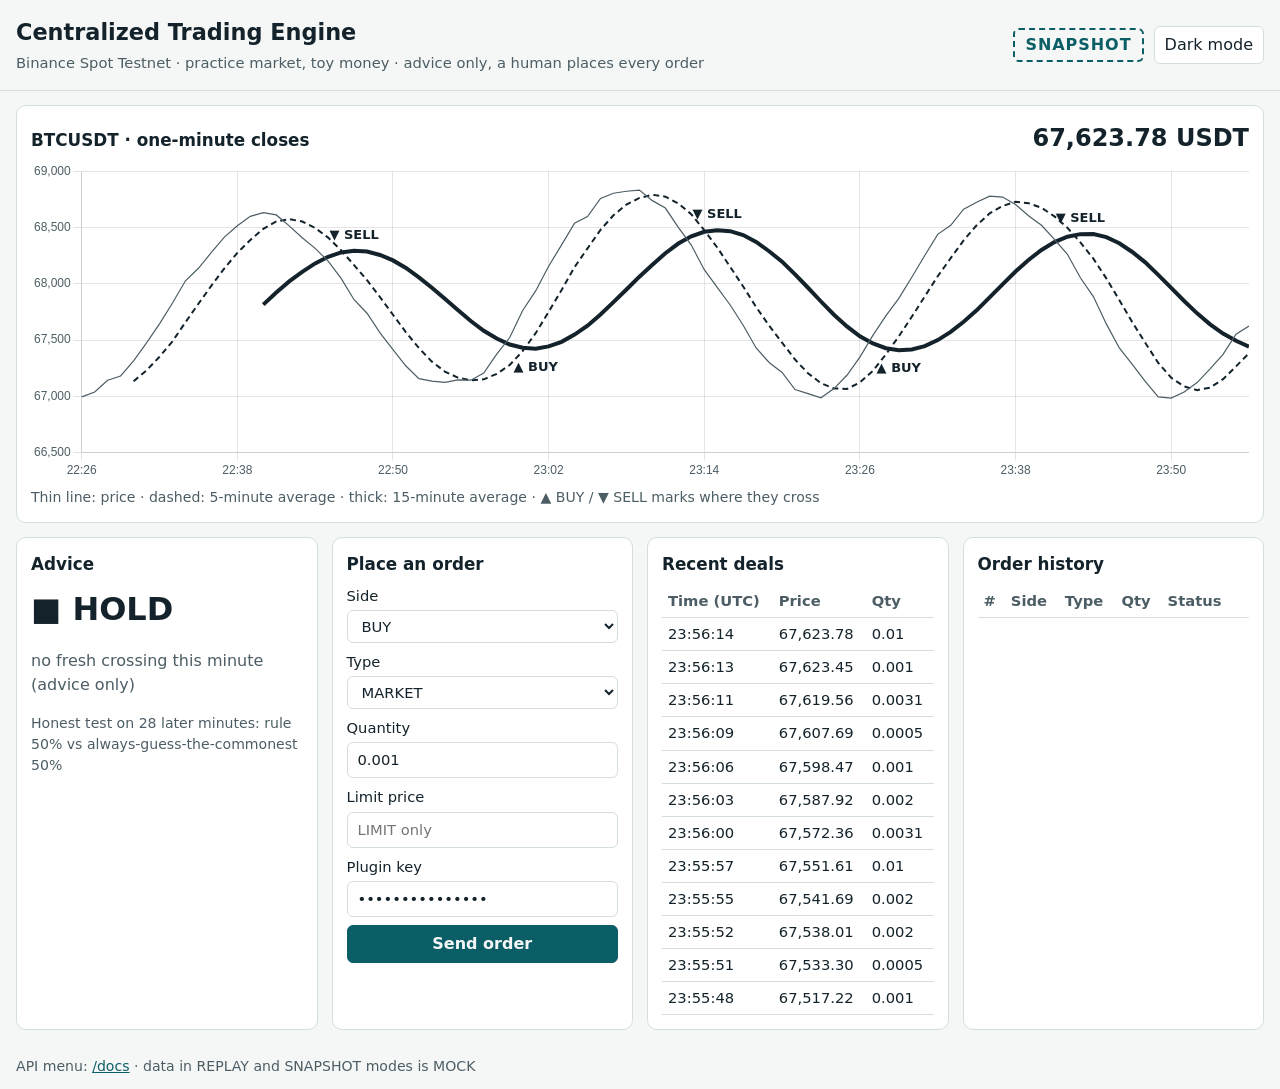
==== dashboard/index.html @ 5b0bb2d6 "VIZ: dashboard with BUY/SELL in words, light and dark, snapshot mode" ====
<!doctype html>
<!--
  The dashboard (the VIZ part).

  In plain words:
    This page asks our own API for numbers every few seconds and draws them:
    the price line with its two averages, the latest advice, recent deals and
    our orders. Every BUY or SELL is written in words with an arrow, never shown
    by colour alone, so it also works for colour-blind readers.

    If the API is not there (for example on a static website), the page reads
    snapshot.json instead and says so with a SNAPSHOT badge.
-->
<html lang="en">
<head>
<meta charset="utf-8">
<meta name="viewport" content="width=device-width, initial-scale=1">
<title>Centralized Trading Engine</title>
<link rel="stylesheet" href="style.css">
</head>
<body>
<header>
  <div>
    <h1>Centralized Trading Engine</h1>
    <p class="sub">Binance Spot Testnet · practice market, toy money · advice only, a human places every order</p>
  </div>
  <div class="right">
    <span id="badge" class="badge" title="Where the prices come from">…</span>
    <button id="theme" type="button" aria-pressed="false">Dark mode</button>
  </div>
</header>

<main>
  <section class="card wide" aria-labelledby="chart-h">
    <div class="row">
      <h2 id="chart-h">BTCUSDT · one-minute closes</h2>
      <span id="price" class="price" aria-live="polite">–</span>
    </div>
    <div class="chart-box"><canvas id="chart" aria-label="Price line with 5-minute and 15-minute averages" role="img"></canvas></div>
    <p class="legend">Thin line: price · dashed: 5-minute average · thick: 15-minute average · ▲ BUY / ▼ SELL marks where they cross</p>
  </section>

  <section class="card" aria-labelledby="sig-h">
    <h2 id="sig-h">Advice</h2>
    <p id="advice" class="advice">–</p>
    <p id="reason" class="muted">–</p>
    <p id="honest" class="muted small">–</p>
  </section>

  <section class="card" aria-labelledby="ord-h">
    <h2 id="ord-h">Place an order</h2>
    <form id="order">
      <label>Side <select name="side"><option>BUY</option><option>SELL</option></select></label>
      <label>Type <select name="type"><option>MARKET</option><option>LIMIT</option></select></label>
      <label>Quantity <input name="qty" type="number" step="0.0001" min="0.0001" value="0.001"></label>
      <label>Limit price <input name="price" type="number" step="0.01" placeholder="LIMIT only"></label>
      <label>Plugin key <input name="key" type="password" value="demo-plugin-key" autocomplete="off"></label>
      <button type="submit">Send order</button>
    </form>
    <p id="order-msg" class="muted small" aria-live="polite"></p>
  </section>

  <section class="card" aria-labelledby="tr-h">
    <h2 id="tr-h">Recent deals</h2>
    <div class="scroll"><table><thead><tr><th>Time (UTC)</th><th>Price</th><th>Qty</th></tr></thead><tbody id="trades"></tbody></table></div>
  </section>

  <section class="card" aria-labelledby="oh-h">
    <h2 id="oh-h">Order history</h2>
    <div class="scroll"><table><thead><tr><th>#</th><th>Side</th><th>Type</th><th>Qty</th><th>Status</th><th></th></tr></thead><tbody id="orders"></tbody></table></div>
  </section>
</main>

<footer>API menu: <a href="/docs">/docs</a> · data in REPLAY and SNAPSHOT modes is MOCK</footer>
<script src="vendor/chart.umd.js"></script>
<script src="app.js"></script>
</body>
</html>
---- dashboard/style.css ----
/* Dashboard look. Light and dark both keep strong contrast; meaning never rides on colour alone. */
:root{--bg:#f5f7f6;--card:#fff;--ink:#14232b;--muted:#4c5d65;--line:#d4dde0;--acc:#0b5d66;--warn:#8a2d0a}
[data-theme="dark"]{--bg:#121619;--card:#1b2126;--ink:#e9eef0;--muted:#a7b4ba;--line:#30393f;--acc:#6cc8cf;--warn:#f0a07a}
*{box-sizing:border-box}
body{margin:0;background:var(--bg);color:var(--ink);font:16px/1.5 system-ui,-apple-system,"Segoe UI",Roboto,sans-serif}
header{display:flex;justify-content:space-between;align-items:center;gap:12px;flex-wrap:wrap;padding:16px max(16px,env(safe-area-inset-left,0px));border-bottom:1px solid var(--line)}
h1{font-size:1.4rem;margin:0}h2{font-size:1.05rem;margin:0 0 8px}
.sub,.muted{color:var(--muted)}.sub{margin:2px 0 0;font-size:.92rem}.small{font-size:.88rem}
.right{display:flex;gap:10px;align-items:center}
.badge{font-weight:700;letter-spacing:.06em;border:2px solid var(--acc);color:var(--acc);border-radius:6px;padding:3px 10px}
.badge.replay,.badge.snapshot{border-style:dashed}
button,select,input{font:inherit;color:var(--ink);background:var(--card);border:1px solid var(--line);border-radius:6px;padding:6px 10px}
button{cursor:pointer}button[type=submit]{background:var(--acc);color:var(--bg);border-color:var(--acc);font-weight:600}
main{display:grid;grid-template-columns:repeat(auto-fit,minmax(300px,1fr));gap:14px;padding:14px max(16px,env(safe-area-inset-left,0px))}
.card{background:var(--card);border:1px solid var(--line);border-radius:10px;padding:14px;min-width:0}
.wide{grid-column:1/-1}
.row{display:flex;justify-content:space-between;align-items:baseline;gap:10px;flex-wrap:wrap}
.price{font-size:1.5rem;font-weight:700}
.chart-box{position:relative;height:320px}
.legend{font-size:.88rem;color:var(--muted);margin:6px 0 0}
.advice{font-size:2rem;font-weight:800;margin:4px 0}
form{display:grid;gap:8px}label{display:grid;gap:3px;font-size:.92rem}
.scroll{overflow-x:auto}table{width:100%;border-collapse:collapse;font-size:.92rem}
th,td{text-align:left;padding:5px 6px;border-bottom:1px solid var(--line)}th{color:var(--muted);font-weight:600}
footer{padding:12px max(16px,env(safe-area-inset-left,0px));color:var(--muted);font-size:.88rem}
a{color:var(--acc)}
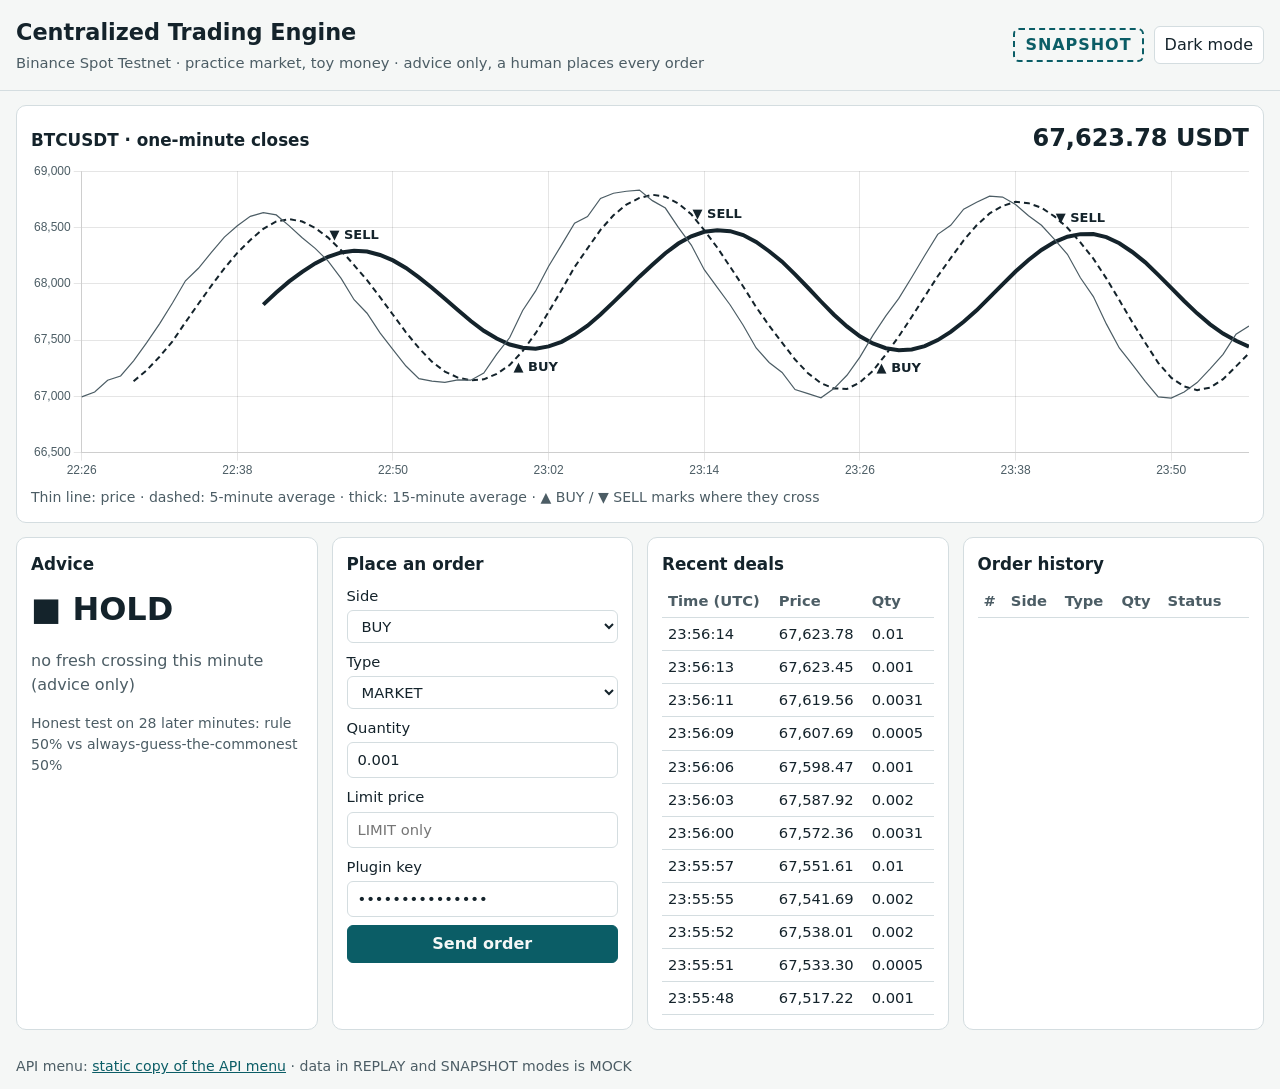
==== commit 426d5ea3: "Dashboard: on a static site, point the API link to the static copy" ====
--- a/dashboard/index.html
+++ b/dashboard/index.html
@@ -71,7 +71,7 @@
   </section>
 </main>
 
-<footer>API menu: <a href="/docs">/docs</a> · data in REPLAY and SNAPSHOT modes is MOCK</footer>
+<footer>API menu: <a id="docs-link" href="/docs">/docs</a> · data in REPLAY and SNAPSHOT modes is MOCK</footer>
 <script src="vendor/chart.umd.js"></script>
 <script src="app.js"></script>
 </body>
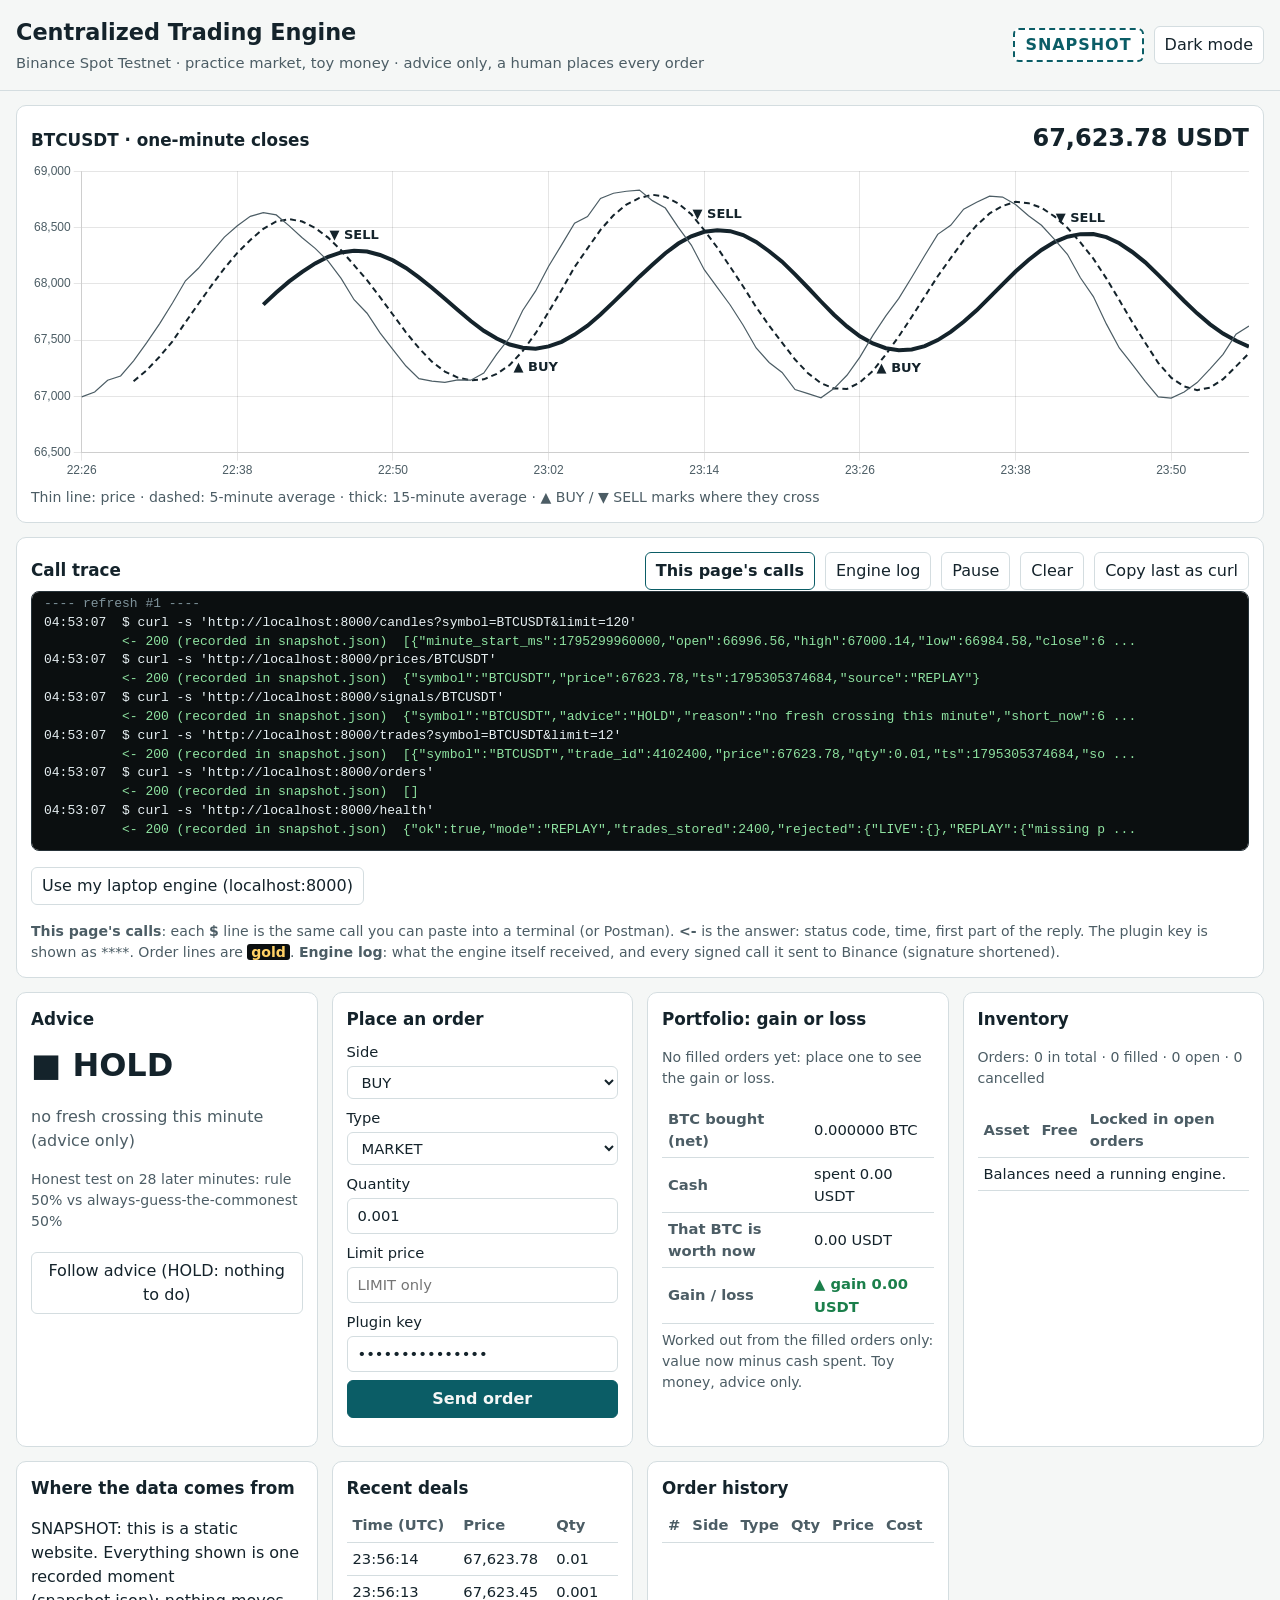
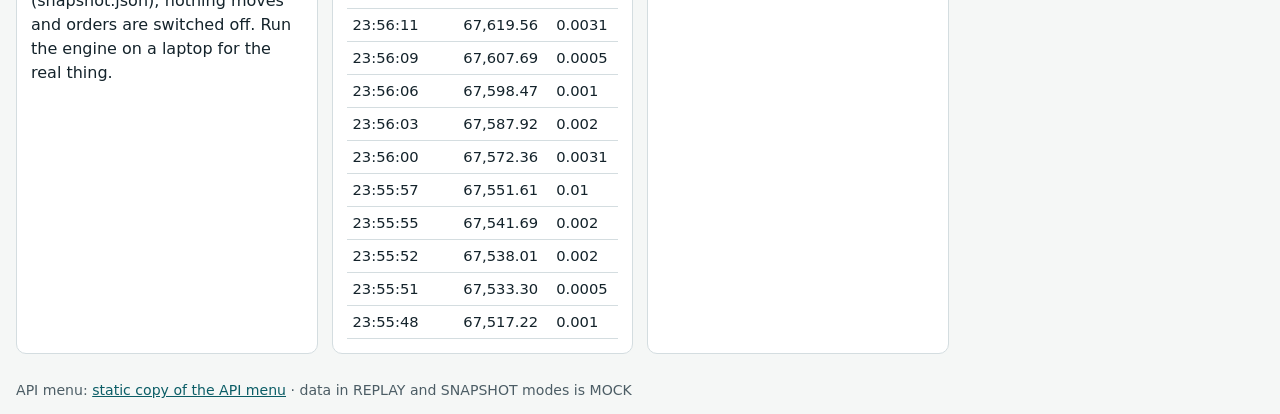
==== commit 6a00e72d: "Dashboard v1.1: call trace, engine log, order inventory and fill pop-up, Follow-advice, Price/Cost, " ====
--- a/dashboard/index.html
+++ b/dashboard/index.html
@@ -25,7 +25,7 @@
     <p class="sub">Binance Spot Testnet · practice market, toy money · advice only, a human places every order</p>
   </div>
   <div class="right">
-    <span id="badge" class="badge" title="Where the prices come from">…</span>
+    <button id="badge" class="badge" type="button" title="Where the prices come from. Click to see how the code works.">…</button>
     <button id="theme" type="button" aria-pressed="false">Dark mode</button>
   </div>
 </header>
@@ -40,11 +40,29 @@
     <p class="legend">Thin line: price · dashed: 5-minute average · thick: 15-minute average · ▲ BUY / ▼ SELL marks where they cross</p>
   </section>
 
+  <section class="card wide" aria-labelledby="trace-h">
+    <div class="row">
+      <h2 id="trace-h">Call trace</h2>
+      <div class="right">
+        <button id="view-page" type="button" aria-pressed="true">This page's calls</button>
+        <button id="view-engine" type="button" aria-pressed="false">Engine log</button>
+        <button id="trace-pause" type="button" aria-pressed="false">Pause</button>
+        <button id="trace-clear" type="button">Clear</button>
+        <button id="trace-copy" type="button">Copy last as curl</button>
+      </div>
+    </div>
+    <div id="trace" class="term" role="log" aria-label="Every API call this page makes, shown as a curl command and its answer"></div>
+    <div id="engine-log" class="term" role="log" aria-label="The engine's own log: every call it received and every call it made to Binance" hidden></div>
+    <p><button id="connect" type="button" hidden>Use my laptop engine (localhost:8000)</button></p>
+    <p class="legend"><b>This page's calls</b>: each <b>$</b> line is the same call you can paste into a terminal (or Postman). <b>&lt;-</b> is the answer: status code, time, first part of the reply. The plugin key is shown as ****. Order lines are <span class="order-swatch">gold</span>. <b>Engine log</b>: what the engine itself received, and every signed call it sent to Binance (signature shortened).</p>
+  </section>
+
   <section class="card" aria-labelledby="sig-h">
     <h2 id="sig-h">Advice</h2>
     <p id="advice" class="advice">–</p>
     <p id="reason" class="muted">–</p>
     <p id="honest" class="muted small">–</p>
+    <button id="follow-advice" type="button" disabled>Follow advice</button>
   </section>
 
   <section class="card" aria-labelledby="ord-h">
@@ -60,6 +78,29 @@
     <p id="order-msg" class="muted small" aria-live="polite"></p>
   </section>
 
+  <section class="card" aria-labelledby="pf-h">
+    <h2 id="pf-h">Portfolio: gain or loss</h2>
+    <p id="pf-source" class="muted small">–</p>
+    <table><tbody>
+      <tr><th>BTC bought (net)</th><td id="pf-btc">–</td></tr>
+      <tr><th>Cash</th><td id="pf-cash">–</td></tr>
+      <tr><th>That BTC is worth now</th><td id="pf-value">–</td></tr>
+      <tr><th>Gain / loss</th><td id="pf-pnl" class="pnl">–</td></tr>
+    </tbody></table>
+    <p class="legend">Worked out from the filled orders only: value now minus cash spent. Toy money, advice only.</p>
+  </section>
+
+  <section class="card" aria-labelledby="inv-h">
+    <h2 id="inv-h">Inventory</h2>
+    <p id="inv-counts" class="muted small">–</p>
+    <div class="scroll"><table><thead><tr><th>Asset</th><th>Free</th><th>Locked in open orders</th></tr></thead><tbody id="inv-balances"></tbody></table></div>
+  </section>
+
+  <section class="card" aria-labelledby="src-h">
+    <h2 id="src-h">Where the data comes from</h2>
+    <p id="source-note">–</p>
+  </section>
+
   <section class="card" aria-labelledby="tr-h">
     <h2 id="tr-h">Recent deals</h2>
     <div class="scroll"><table><thead><tr><th>Time (UTC)</th><th>Price</th><th>Qty</th></tr></thead><tbody id="trades"></tbody></table></div>
@@ -67,10 +108,58 @@
 
   <section class="card" aria-labelledby="oh-h">
     <h2 id="oh-h">Order history</h2>
-    <div class="scroll"><table><thead><tr><th>#</th><th>Side</th><th>Type</th><th>Qty</th><th>Status</th><th></th></tr></thead><tbody id="orders"></tbody></table></div>
+    <div class="scroll"><table><thead><tr><th>#</th><th>Side</th><th>Type</th><th>Qty</th><th>Price</th><th>Cost</th><th>Status</th><th>Where</th><th></th></tr></thead><tbody id="orders"></tbody></table></div>
   </section>
 </main>
 
+<dialog id="codemap" aria-labelledby="cm-h">
+  <div class="row"><h2 id="cm-h">How the code works</h2><button type="button" id="cm-close">Close ✕</button></div>
+  <p class="muted small">One price travels left to right, then down to the screen. Click any box to open that file on GitHub.</p>
+  <div class="scroll"><svg class="map" viewBox="0 0 700 340" role="img" aria-label="How the engine's files pass a price from Binance to the dashboard">
+<defs><marker id="ah" viewBox="0 0 10 10" refX="9" refY="5" markerWidth="7" markerHeight="7" orient="auto"><path d="M0 0L10 5L0 10z" fill="currentColor"/></marker></defs>
+<g class="arrows">
+<line x1="140" y1="51" x2="168" y2="51"/><line x1="290" y1="51" x2="318" y2="51"/><line x1="460" y1="51" x2="488" y2="51"/>
+<line x1="550" y1="80" x2="460" y2="168"/><line x1="520" y1="80" x2="320" y2="168"/>
+<line x1="390" y1="197" x2="342" y2="197"/><line x1="198" y1="197" x2="152" y2="197"/>
+<line x1="270" y1="226" x2="270" y2="258"/><line x1="340" y1="215" x2="538" y2="275"/>
+<line x1="615" y1="258" x2="615" y2="228" stroke-dasharray="5 4"/>
+</g>
+<g class="ext"><rect x="10" y="22" width="130" height="58" rx="8"/><text x="75.0" y="46" class="f">Binance / replay</text><text x="75.0" y="66">prices arrive</text></g>
+<a href="https://github.com/vir-cipher/centralized-trading-engine/blob/main/engine/sources.py" target="_blank" rel="noopener"><g class="mod"><rect x="170" y="22" width="120" height="58" rx="8"/><text x="230.0" y="46" class="f">sources.py</text><text x="230.0" y="66">① listen</text></g></a>
+<a href="https://github.com/vir-cipher/centralized-trading-engine/blob/main/engine/clean.py" target="_blank" rel="noopener"><g class="mod"><rect x="320" y="22" width="140" height="58" rx="8"/><text x="390.0" y="46" class="f">clean.py</text><text x="390.0" y="66">② tidy each note</text></g></a>
+<a href="https://github.com/vir-cipher/centralized-trading-engine/blob/main/engine/store.py" target="_blank" rel="noopener"><g class="mod"><rect x="490" y="22" width="120" height="58" rx="8"/><text x="550.0" y="46" class="f">store.py</text><text x="550.0" y="66">③ save (SQLite)</text></g></a>
+<a href="https://github.com/vir-cipher/centralized-trading-engine/blob/main/engine/signals.py" target="_blank" rel="noopener"><g class="mod"><rect x="390" y="168" width="120" height="58" rx="8"/><text x="450.0" y="192" class="f">signals.py</text><text x="450.0" y="212">④ BUY/SELL advice</text></g></a>
+<a href="https://github.com/vir-cipher/centralized-trading-engine/blob/main/engine/api.py" target="_blank" rel="noopener"><g class="mod"><rect x="200" y="168" width="140" height="58" rx="8"/><text x="270.0" y="192" class="f">api.py</text><text x="270.0" y="212">⑤ the front desk</text></g></a>
+<a href="https://github.com/vir-cipher/centralized-trading-engine/blob/main/dashboard/app.js" target="_blank" rel="noopener"><g class="mod"><rect x="10" y="168" width="140" height="58" rx="8"/><text x="80.0" y="192" class="f">dashboard/</text><text x="80.0" y="212">⑥ the screen</text></g></a>
+<a href="https://github.com/vir-cipher/centralized-trading-engine/blob/main/engine/trace.py" target="_blank" rel="noopener"><g class="mod"><rect x="200" y="258" width="140" height="58" rx="8"/><text x="270.0" y="282" class="f">trace.py</text><text x="270.0" y="302">black-screen log</text></g></a>
+<a href="https://github.com/vir-cipher/centralized-trading-engine/blob/main/engine/exchange.py" target="_blank" rel="noopener"><g class="mod"><rect x="540" y="258" width="150" height="58" rx="8"/><text x="615.0" y="282" class="f">exchange.py</text><text x="615.0" y="302">⑦ send the order</text></g></a>
+<a href="https://github.com/vir-cipher/centralized-trading-engine/blob/main/run.py" target="_blank" rel="noopener"><g class="mod"><rect x="10" y="258" width="140" height="58" rx="8"/><text x="80.0" y="282" class="f">run.py + config.py</text><text x="80.0" y="302">start + settings</text></g></a>
+<g class="ext"><rect x="560" y="168" width="130" height="58" rx="8"/><text x="625" y="192" class="f">Binance Testnet</text><text x="625" y="212">gets the order</text></g>
+</svg></div>
+  <h2>Every file in plain words</h2>
+  <div class="scroll"><table><thead><tr><th>File</th><th>What it does</th><th></th></tr></thead><tbody>
+<tr><td><code>run.py</code></td><td>The start button. One command starts every part of the engine.</td><td><a href="https://github.com/vir-cipher/centralized-trading-engine/blob/main/run.py" target="_blank" rel="noopener">open ↗</a></td></tr>
+<tr><td><code>engine/config.py</code></td><td>The settings card: which coin, which mode, where the database file lives. Keys come from .env, never from the code.</td><td><a href="https://github.com/vir-cipher/centralized-trading-engine/blob/main/engine/config.py" target="_blank" rel="noopener">open ↗</a></td></tr>
+<tr><td><code>engine/sources.py</code></td><td>The ears. Listens to Binance Testnet (LIVE) or plays a recorded file (REPLAY) and drops each message on a conveyor belt.</td><td><a href="https://github.com/vir-cipher/centralized-trading-engine/blob/main/engine/sources.py" target="_blank" rel="noopener">open ↗</a></td></tr>
+<tr><td><code>engine/clean.py</code></td><td>The cleaner. Turns Binance's short, messy notes ("p", "q") into one tidy row with proper numbers and time.</td><td><a href="https://github.com/vir-cipher/centralized-trading-engine/blob/main/engine/clean.py" target="_blank" rel="noopener">open ↗</a></td></tr>
+<tr><td><code>engine/pipeline.py</code></td><td>The clerk at the end of the belt: take a message, clean it, store it, repeat forever.</td><td><a href="https://github.com/vir-cipher/centralized-trading-engine/blob/main/engine/pipeline.py" target="_blank" rel="noopener">open ↗</a></td></tr>
+<tr><td><code>engine/store.py</code></td><td>The notebook. Saves every clean deal and every order in one SQLite file on the laptop.</td><td><a href="https://github.com/vir-cipher/centralized-trading-engine/blob/main/engine/store.py" target="_blank" rel="noopener">open ↗</a></td></tr>
+<tr><td><code>engine/signals.py</code></td><td>The advisor. Compares a short average with a long average and says BUY, SELL or HOLD. A human still decides.</td><td><a href="https://github.com/vir-cipher/centralized-trading-engine/blob/main/engine/signals.py" target="_blank" rel="noopener">open ↗</a></td></tr>
+<tr><td><code>engine/exchange.py</code></td><td>The post office. Signs an order with the secret key (HMAC) and sends it to Binance Testnet, or to a pretend exchange in demo mode.</td><td><a href="https://github.com/vir-cipher/centralized-trading-engine/blob/main/engine/exchange.py" target="_blank" rel="noopener">open ↗</a></td></tr>
+<tr><td><code>engine/api.py</code></td><td>The front desk. A FastAPI menu (/prices, /signal, /orders, /trace …) that the dashboard and other teams call.</td><td><a href="https://github.com/vir-cipher/centralized-trading-engine/blob/main/engine/api.py" target="_blank" rel="noopener">open ↗</a></td></tr>
+<tr><td><code>engine/trace.py</code></td><td>The black screen. Writes one line for every call in and out, so you can watch the engine work.</td><td><a href="https://github.com/vir-cipher/centralized-trading-engine/blob/main/engine/trace.py" target="_blank" rel="noopener">open ↗</a></td></tr>
+<tr><td><code>dashboard/index.html</code></td><td>The page layout: chart, advice, order form, tables, call trace.</td><td><a href="https://github.com/vir-cipher/centralized-trading-engine/blob/main/dashboard/index.html" target="_blank" rel="noopener">open ↗</a></td></tr>
+<tr><td><code>dashboard/app.js</code></td><td>The page's brain. Asks the API every few seconds and draws the answers; shows each call as a curl line.</td><td><a href="https://github.com/vir-cipher/centralized-trading-engine/blob/main/dashboard/app.js" target="_blank" rel="noopener">open ↗</a></td></tr>
+<tr><td><code>dashboard/style.css</code></td><td>The page's look: colours, light and dark mode, the black terminal box.</td><td><a href="https://github.com/vir-cipher/centralized-trading-engine/blob/main/dashboard/style.css" target="_blank" rel="noopener">open ↗</a></td></tr>
+<tr><td><code>tools/make_replay_file.py</code></td><td>Makes the pretend (MOCK) price recording used for demos and tests, so nothing needs the internet.</td><td><a href="https://github.com/vir-cipher/centralized-trading-engine/blob/main/tools/make_replay_file.py" target="_blank" rel="noopener">open ↗</a></td></tr>
+<tr><td><code>tools/make_snapshot.py</code></td><td>Freezes the dashboard's answers into snapshot.json so the website works without a running engine.</td><td><a href="https://github.com/vir-cipher/centralized-trading-engine/blob/main/tools/make_snapshot.py" target="_blank" rel="noopener">open ↗</a></td></tr>
+<tr><td><code>tests/</code></td><td>Checks that each part still works. Run: python -m pytest -q</td><td><a href="https://github.com/vir-cipher/centralized-trading-engine/tree/main/tests" target="_blank" rel="noopener">open ↗</a></td></tr>
+<tr><td><code>plugin/openapi.json</code></td><td>The printed menu other teams build against (the API contract).</td><td><a href="https://github.com/vir-cipher/centralized-trading-engine/blob/main/plugin/openapi.json" target="_blank" rel="noopener">open ↗</a></td></tr>
+<tr><td><code>docs/00_START_HERE.md</code></td><td>Read-me-first guide in plain words.</td><td><a href="https://github.com/vir-cipher/centralized-trading-engine/blob/main/docs/00_START_HERE.md" target="_blank" rel="noopener">open ↗</a></td></tr>
+<tr><td><code>docs/BACKLOG.md</code></td><td>Ideas for later, like the full portfolio ledger.</td><td><a href="https://github.com/vir-cipher/centralized-trading-engine/blob/main/docs/BACKLOG.md" target="_blank" rel="noopener">open ↗</a></td></tr>
+  </tbody></table></div>
+</dialog>
+<div id="toasts" class="toasts" aria-live="polite"></div>
 <footer>API menu: <a id="docs-link" href="/docs">/docs</a> · data in REPLAY and SNAPSHOT modes is MOCK</footer>
 <script src="vendor/chart.umd.js"></script>
 <script src="app.js"></script>
--- a/dashboard/style.css
+++ b/dashboard/style.css
@@ -24,3 +24,29 @@
 th,td{text-align:left;padding:5px 6px;border-bottom:1px solid var(--line)}th{color:var(--muted);font-weight:600}
 footer{padding:12px max(16px,env(safe-area-inset-left,0px));color:var(--muted);font-size:.88rem}
 a{color:var(--acc)}
+
+/* Call trace: a black terminal box in both themes (on purpose). */
+.term{background:#0b0f10;color:#d7e3e8;font:13px/1.45 ui-monospace,SFMono-Regular,Menlo,Consolas,monospace;height:260px;overflow:auto;padding:10px 12px;border-radius:8px;border:1px solid #263238;white-space:pre-wrap;word-break:break-all}
+.term .t-cmd{color:#e8f1f4}.term .t-ok{color:#8fe3a1}.term .t-err{color:#ff9a8a}.term .t-meta{color:#7f939b}
+button[aria-pressed="true"]{border-color:var(--acc);font-weight:600}
+.term .t-order{color:#ffd166;font-weight:700}
+.order-swatch{background:#0b0f10;color:#ffd166;font-weight:700;padding:0 4px;border-radius:3px}
+.toasts{position:fixed;right:max(16px,env(safe-area-inset-right,0px));bottom:max(16px,env(safe-area-inset-bottom,0px));display:grid;gap:8px;z-index:20;max-width:min(420px,calc(100vw - 32px))}
+.toast{background:#0b3d2e;color:#e9fff4;border:2px solid #4fd18b;border-radius:10px;padding:10px 14px;font-weight:600;box-shadow:0 6px 20px rgba(0,0,0,.25);transition:opacity .6s}
+.toast.gone{opacity:0}
+.pnl{font-weight:800}.pnl.up{color:#1b7f4b}.pnl.down{color:var(--warn)}
+#follow-advice{margin-top:6px}
+
+/* Code map: opens when you click the mode badge. */
+#badge{cursor:pointer}
+dialog#codemap{width:min(900px,96vw);max-height:90vh;overflow:auto;background:var(--card);color:var(--ink);border:1px solid var(--line);border-radius:10px;padding:14px}
+dialog#codemap::backdrop{background:rgba(0,0,0,.45)}
+.map{width:100%;min-width:620px;height:auto;color:var(--muted)}
+.map rect{fill:var(--bg);stroke:var(--acc);stroke-width:1.5}
+.map .ext rect{stroke:var(--muted);stroke-dasharray:5 4}
+.map text{fill:var(--ink);font-size:12px;text-anchor:middle}
+.map text.f{font-weight:700;font-family:ui-monospace,Consolas,monospace}
+.map .note{fill:var(--muted);text-anchor:start;font-size:11px}
+.map .arrows line{stroke:currentColor;stroke-width:1.5;marker-end:url(#ah)}
+#codemap td:last-child{white-space:nowrap}
+.map a:hover rect,.map a:focus rect{fill:var(--card);stroke-width:3}
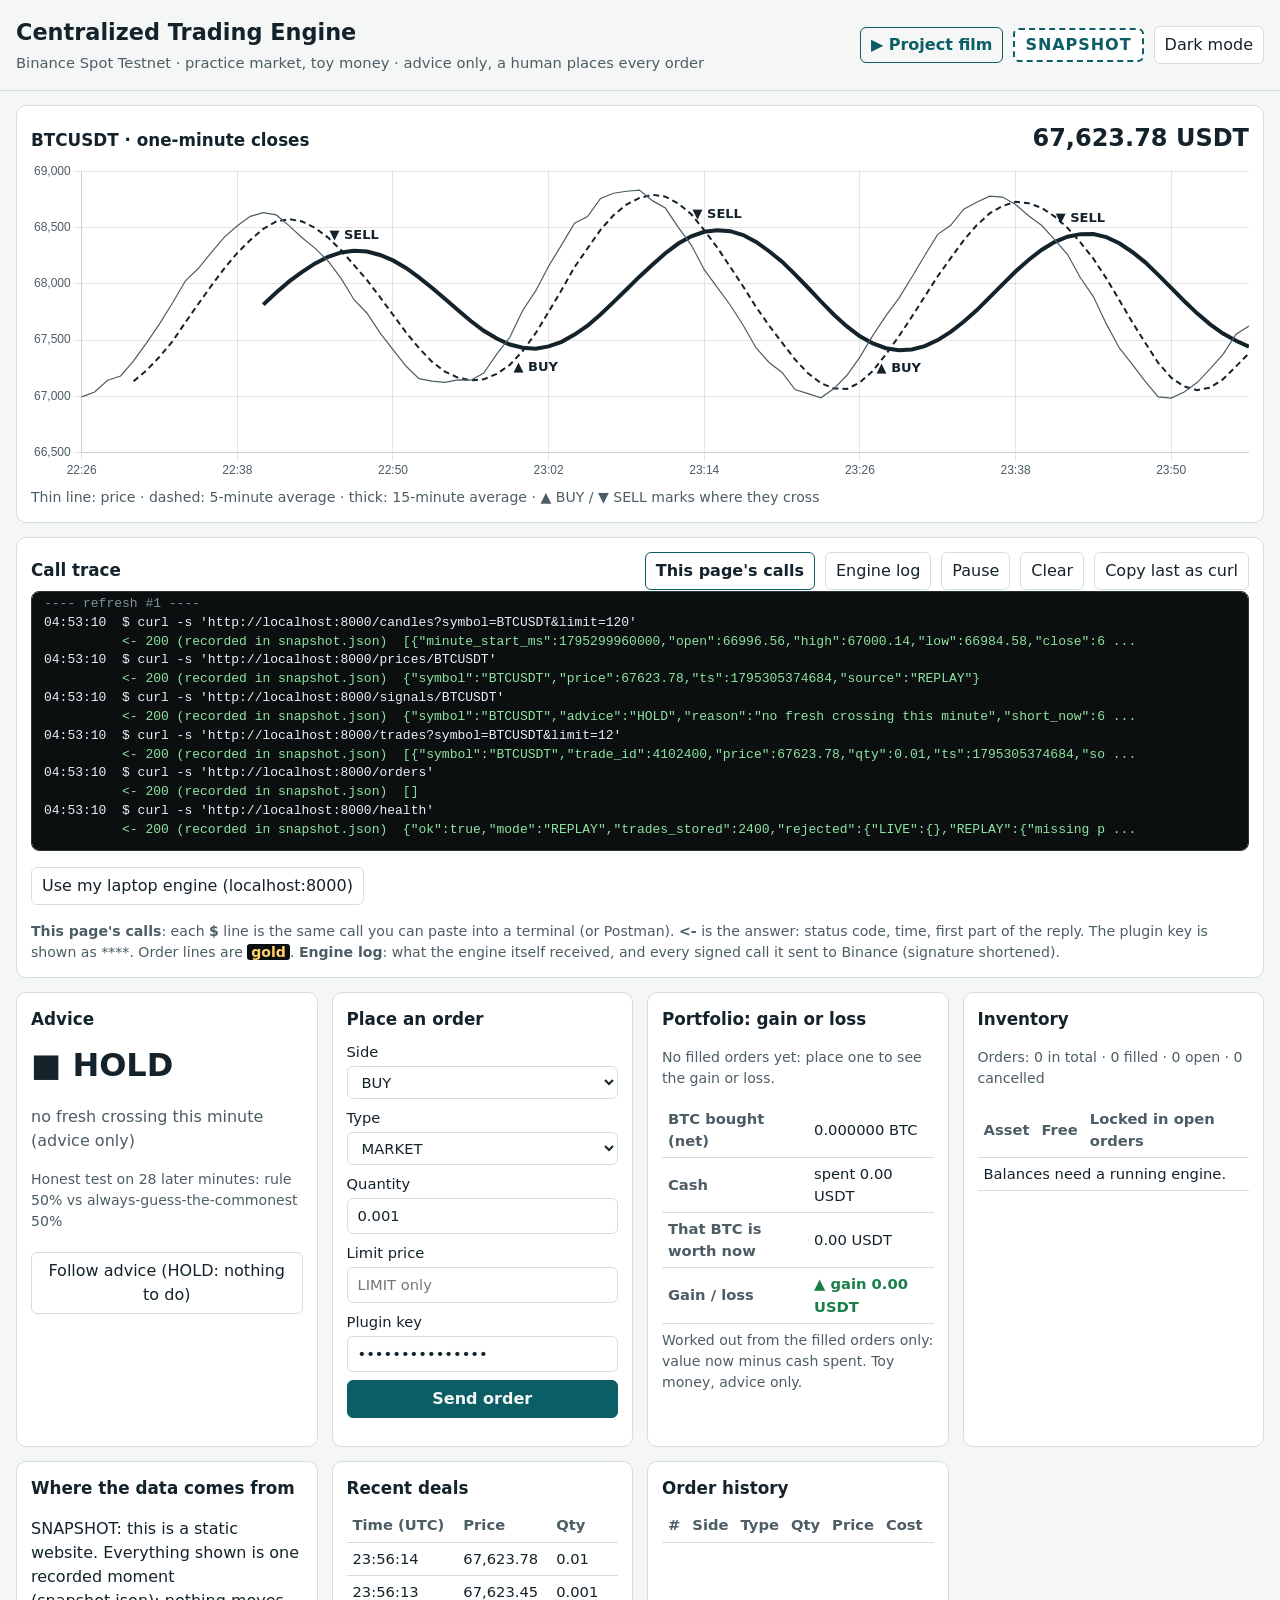
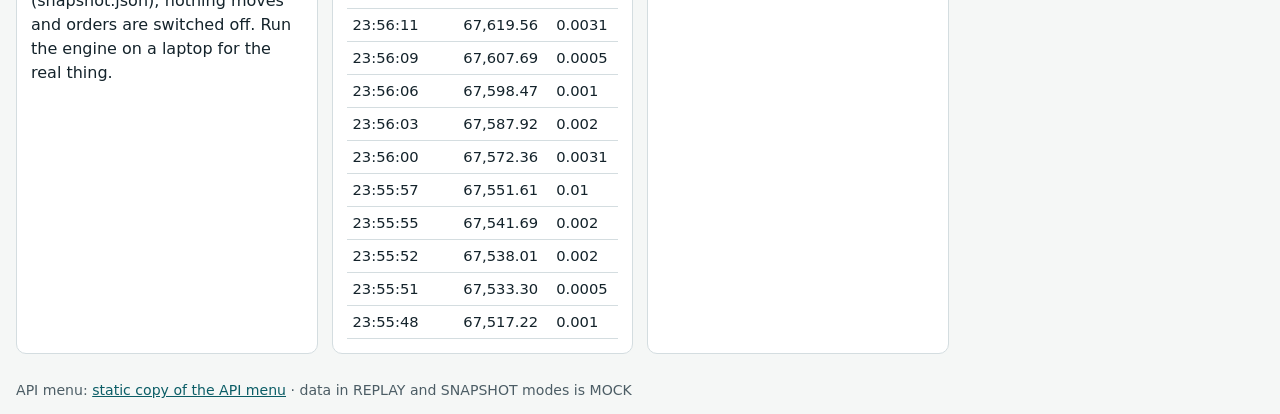
==== commit 5d5d2354: "Dashboard: Project film link; code map sections (prof's must-haves, three lanes, the code, the GitHu" ====
--- a/dashboard/index.html
+++ b/dashboard/index.html
@@ -25,6 +25,7 @@
     <p class="sub">Binance Spot Testnet · practice market, toy money · advice only, a human places every order</p>
   </div>
   <div class="right">
+    <a class="filmbtn" href="https://bhargavs-portal.web.app/ansh-cs698b/films/CS698B-TE.html" target="_blank" rel="noopener">▶ Project film</a>
     <button id="badge" class="badge" type="button" title="Where the prices come from. Click to see how the code works.">…</button>
     <button id="theme" type="button" aria-pressed="false">Dark mode</button>
   </div>
@@ -115,6 +116,85 @@
 <dialog id="codemap" aria-labelledby="cm-h">
   <div class="row"><h2 id="cm-h">How the code works</h2><button type="button" id="cm-close">Close ✕</button></div>
   <p class="muted small">One price travels left to right, then down to the screen. Click any box to open that file on GitHub.</p>
+  <p class="filmlinks"><a href="https://bhargavs-portal.web.app/ansh-cs698b/films/CS698B-TE.html" target="_blank" rel="noopener">▶ Project film (TWF-i 2.0)</a> · <a href="flow.html">▶ Watch one price move through the engine</a></p>
+  <details class="slim"><summary>① What the professor asks for</summary>
+    <p class="small">Five compulsory parts, working together as one system: <b>ETL</b> (get data, store it), <b>AIML</b> (adaptive core), <b>VIZ</b> (accessible display), <b>APP</b> (packaged app), <b>DEV</b> (published API for a cross-dev plugin). Marks: proposal 2%, live demo 15%, report 3% (self-dev + cross-dev).</p>
+    <p class="small"><a href="https://drive.google.com/file/d/1QZy8k-LjEiadMeul-fhNrmKE4AVukCI0/view" target="_blank" rel="noopener">Prof's project page (saved copy, 9 Nov) ↗</a> · original: course website → Project</p>
+  </details>
+  <details class="slim"><summary>② Three lanes: must-have → where it plays → the code</summary>
+    <div class="scroll"><table><thead><tr><th>Prof's must-have</th><th>Where it plays (animated)</th><th>Our code</th></tr></thead><tbody>
+<tr><td><b>ETL</b><br><span class="small">Ingest data from a source and keep a processed copy in a non-volatile store.</span></td><td><a href="flow.html#etl">① listen → ② tidy → ③ save in SQLite ↗</a></td><td><a href="https://github.com/vir-cipher/centralized-trading-engine/blob/main/engine/sources.py" target="_blank" rel="noopener"><code>engine/sources.py</code></a><br><a href="https://github.com/vir-cipher/centralized-trading-engine/blob/main/engine/clean.py" target="_blank" rel="noopener"><code>engine/clean.py</code></a><br><a href="https://github.com/vir-cipher/centralized-trading-engine/blob/main/engine/pipeline.py" target="_blank" rel="noopener"><code>engine/pipeline.py</code></a><br><a href="https://github.com/vir-cipher/centralized-trading-engine/blob/main/engine/store.py" target="_blank" rel="noopener"><code>engine/store.py</code></a></td></tr>
+<tr><td><b>AIML</b><br><span class="small">An adaptive core whose behaviour is shaped by data. Moving averages are explicitly allowed.</span></td><td><a href="flow.html#aiml">④ two moving averages → BUY / SELL / HOLD ↗</a></td><td><a href="https://github.com/vir-cipher/centralized-trading-engine/blob/main/engine/signals.py" target="_blank" rel="noopener"><code>engine/signals.py</code></a></td></tr>
+<tr><td><b>VIZ</b><br><span class="small">An accessible display: contrast, labels and legends, not colour alone, keyboard use.</span></td><td><a href="flow.html#viz">⑥ chart, advice, tables, call trace ↗</a></td><td><a href="https://github.com/vir-cipher/centralized-trading-engine/blob/main/dashboard/index.html" target="_blank" rel="noopener"><code>dashboard/index.html</code></a><br><a href="https://github.com/vir-cipher/centralized-trading-engine/blob/main/dashboard/app.js" target="_blank" rel="noopener"><code>dashboard/app.js</code></a><br><a href="https://github.com/vir-cipher/centralized-trading-engine/blob/main/dashboard/style.css" target="_blank" rel="noopener"><code>dashboard/style.css</code></a></td></tr>
+<tr><td><b>APP</b><br><span class="small">Package it as a real app (web, desktop…), not just a notebook.</span></td><td><a href="flow.html#app">⑤ FastAPI front desk serves the page; ⑦ orders go to Testnet ↗</a></td><td><a href="https://github.com/vir-cipher/centralized-trading-engine/blob/main/run.py" target="_blank" rel="noopener"><code>run.py</code></a><br><a href="https://github.com/vir-cipher/centralized-trading-engine/blob/main/engine/api.py" target="_blank" rel="noopener"><code>engine/api.py</code></a><br><a href="https://github.com/vir-cipher/centralized-trading-engine/blob/main/engine/exchange.py" target="_blank" rel="noopener"><code>engine/exchange.py</code></a></td></tr>
+<tr><td><b>DEV</b><br><span class="small">A published API (e.g. OpenAPI/Swagger) so another team can build a plugin.</span></td><td><a href="flow.html#dev">⑤ the API menu other teams call ↗</a></td><td><a href="https://github.com/vir-cipher/centralized-trading-engine/blob/main/plugin/openapi.json" target="_blank" rel="noopener"><code>plugin/openapi.json</code></a><br><a href="https://github.com/vir-cipher/centralized-trading-engine/blob/main/plugin/INTEGRATE_IN_15_MIN.md" target="_blank" rel="noopener"><code>plugin/INTEGRATE_IN_15_MIN.md</code></a><br><a href="https://github.com/vir-cipher/centralized-trading-engine/blob/main/plugin/examples/client.py" target="_blank" rel="noopener"><code>plugin/examples/client.py</code></a></td></tr>
+    </tbody></table></div>
+  </details>
+  <details class="slim"><summary>③ The code: GitHub and every file in plain words</summary>
+    <p class="small"><a href="https://github.com/vir-cipher/centralized-trading-engine" target="_blank" rel="noopener">Open the repository on GitHub ↗</a></p>
+  <div class="scroll"><table><thead><tr><th>File</th><th>What it does</th><th></th></tr></thead><tbody>
+<tr><td><code>run.py</code></td><td>The start button. One command starts every part of the engine.</td><td><a href="https://github.com/vir-cipher/centralized-trading-engine/blob/main/run.py" target="_blank" rel="noopener">open ↗</a></td></tr>
+<tr><td><code>engine/config.py</code></td><td>The settings card: which coin, which mode, where the database file lives. Keys come from .env, never from the code.</td><td><a href="https://github.com/vir-cipher/centralized-trading-engine/blob/main/engine/config.py" target="_blank" rel="noopener">open ↗</a></td></tr>
+<tr><td><code>engine/sources.py</code></td><td>The ears. Listens to Binance Testnet (LIVE) or plays a recorded file (REPLAY) and drops each message on a conveyor belt.</td><td><a href="https://github.com/vir-cipher/centralized-trading-engine/blob/main/engine/sources.py" target="_blank" rel="noopener">open ↗</a></td></tr>
+<tr><td><code>engine/clean.py</code></td><td>The cleaner. Turns Binance's short, messy notes ("p", "q") into one tidy row with proper numbers and time.</td><td><a href="https://github.com/vir-cipher/centralized-trading-engine/blob/main/engine/clean.py" target="_blank" rel="noopener">open ↗</a></td></tr>
+<tr><td><code>engine/pipeline.py</code></td><td>The clerk at the end of the belt: take a message, clean it, store it, repeat forever.</td><td><a href="https://github.com/vir-cipher/centralized-trading-engine/blob/main/engine/pipeline.py" target="_blank" rel="noopener">open ↗</a></td></tr>
+<tr><td><code>engine/store.py</code></td><td>The notebook. Saves every clean deal and every order in one SQLite file on the laptop.</td><td><a href="https://github.com/vir-cipher/centralized-trading-engine/blob/main/engine/store.py" target="_blank" rel="noopener">open ↗</a></td></tr>
+<tr><td><code>engine/signals.py</code></td><td>The advisor. Compares a short average with a long average and says BUY, SELL or HOLD. A human still decides.</td><td><a href="https://github.com/vir-cipher/centralized-trading-engine/blob/main/engine/signals.py" target="_blank" rel="noopener">open ↗</a></td></tr>
+<tr><td><code>engine/exchange.py</code></td><td>The post office. Signs an order with the secret key (HMAC) and sends it to Binance Testnet, or to a pretend exchange in demo mode.</td><td><a href="https://github.com/vir-cipher/centralized-trading-engine/blob/main/engine/exchange.py" target="_blank" rel="noopener">open ↗</a></td></tr>
+<tr><td><code>engine/api.py</code></td><td>The front desk. A FastAPI menu (/prices, /signal, /orders, /trace …) that the dashboard and other teams call.</td><td><a href="https://github.com/vir-cipher/centralized-trading-engine/blob/main/engine/api.py" target="_blank" rel="noopener">open ↗</a></td></tr>
+<tr><td><code>engine/trace.py</code></td><td>The black screen. Writes one line for every call in and out, so you can watch the engine work.</td><td><a href="https://github.com/vir-cipher/centralized-trading-engine/blob/main/engine/trace.py" target="_blank" rel="noopener">open ↗</a></td></tr>
+<tr><td><code>dashboard/index.html</code></td><td>The page layout: chart, advice, order form, tables, call trace.</td><td><a href="https://github.com/vir-cipher/centralized-trading-engine/blob/main/dashboard/index.html" target="_blank" rel="noopener">open ↗</a></td></tr>
+<tr><td><code>dashboard/app.js</code></td><td>The page's brain. Asks the API every few seconds and draws the answers; shows each call as a curl line.</td><td><a href="https://github.com/vir-cipher/centralized-trading-engine/blob/main/dashboard/app.js" target="_blank" rel="noopener">open ↗</a></td></tr>
+<tr><td><code>dashboard/style.css</code></td><td>The page's look: colours, light and dark mode, the black terminal box.</td><td><a href="https://github.com/vir-cipher/centralized-trading-engine/blob/main/dashboard/style.css" target="_blank" rel="noopener">open ↗</a></td></tr>
+<tr><td><code>tools/make_replay_file.py</code></td><td>Makes the pretend (MOCK) price recording used for demos and tests, so nothing needs the internet.</td><td><a href="https://github.com/vir-cipher/centralized-trading-engine/blob/main/tools/make_replay_file.py" target="_blank" rel="noopener">open ↗</a></td></tr>
+<tr><td><code>tools/make_snapshot.py</code></td><td>Freezes the dashboard's answers into snapshot.json so the website works without a running engine.</td><td><a href="https://github.com/vir-cipher/centralized-trading-engine/blob/main/tools/make_snapshot.py" target="_blank" rel="noopener">open ↗</a></td></tr>
+<tr><td><code>tests/</code></td><td>Checks that each part still works. Run: python -m pytest -q</td><td><a href="https://github.com/vir-cipher/centralized-trading-engine/tree/main/tests" target="_blank" rel="noopener">open ↗</a></td></tr>
+<tr><td><code>plugin/openapi.json</code></td><td>The printed menu other teams build against (the API contract).</td><td><a href="https://github.com/vir-cipher/centralized-trading-engine/blob/main/plugin/openapi.json" target="_blank" rel="noopener">open ↗</a></td></tr>
+<tr><td><code>docs/00_START_HERE.md</code></td><td>Read-me-first guide in plain words.</td><td><a href="https://github.com/vir-cipher/centralized-trading-engine/blob/main/docs/00_START_HERE.md" target="_blank" rel="noopener">open ↗</a></td></tr>
+<tr><td><code>docs/BACKLOG.md</code></td><td>Ideas for later, like the full portfolio ledger.</td><td><a href="https://github.com/vir-cipher/centralized-trading-engine/blob/main/docs/BACKLOG.md" target="_blank" rel="noopener">open ↗</a></td></tr>
+  </tbody></table></div>
+  </details>
+  <details class="slim"><summary>④ GitHub: how the repository is organised</summary>
+    <p class="small"><a href="https://github.com/vir-cipher/centralized-trading-engine" target="_blank" rel="noopener">vir-cipher/centralized-trading-engine ↗</a> · <a href="https://github.com/vir-cipher/centralized-trading-engine/commits/main" target="_blank" rel="noopener">commit history ↗</a> · <a href="https://github.com/vir-cipher/centralized-trading-engine/actions" target="_blank" rel="noopener">CI test runs ↗</a></p>
+    <div class="scroll"><table><thead><tr><th>Folder / file</th><th>What it holds</th></tr></thead><tbody>
+<tr><td><a href="https://github.com/vir-cipher/centralized-trading-engine/tree/main/engine" target="_blank" rel="noopener"><code>engine/</code></a></td><td>The engine itself: listen, clean, store, advise, sign orders, serve the API. One file per step.</td></tr>
+<tr><td><a href="https://github.com/vir-cipher/centralized-trading-engine/tree/main/dashboard" target="_blank" rel="noopener"><code>dashboard/</code></a></td><td>The screen: page layout, its brain (app.js), its look, this code map and the flow animation.</td></tr>
+<tr><td><a href="https://github.com/vir-cipher/centralized-trading-engine/tree/main/data/replay" target="_blank" rel="noopener"><code>data/replay/</code></a></td><td>The MOCK recording of deals, so demos and tests never need the internet.</td></tr>
+<tr><td><a href="https://github.com/vir-cipher/centralized-trading-engine/tree/main/plugin" target="_blank" rel="noopener"><code>plugin/</code></a></td><td>For other teams: the API contract (openapi.json), a 15-minute guide, client examples, changelog.</td></tr>
+<tr><td><a href="https://github.com/vir-cipher/centralized-trading-engine/tree/main/tests" target="_blank" rel="noopener"><code>tests/</code></a></td><td>31 automatic checks, one file per part of the engine.</td></tr>
+<tr><td><a href="https://github.com/vir-cipher/centralized-trading-engine/tree/main/tools" target="_blank" rel="noopener"><code>tools/</code></a></td><td>Helper scripts: make the MOCK recording, freeze snapshot.json for the website.</td></tr>
+<tr><td><a href="https://github.com/vir-cipher/centralized-trading-engine/tree/main/docs" target="_blank" rel="noopener"><code>docs/</code></a></td><td>Plain-words guides: start here, demo night, backlog of later ideas.</td></tr>
+<tr><td><a href="https://github.com/vir-cipher/centralized-trading-engine/tree/main/.github/workflows" target="_blank" rel="noopener"><code>.github/workflows/</code></a></td><td>CI: GitHub runs all tests on every push. The green ✓ next to a commit means they passed.</td></tr>
+<tr><td><a href="https://github.com/vir-cipher/centralized-trading-engine/blob/main/run.py" target="_blank" rel="noopener"><code>run.py</code></a></td><td>One command starts everything.</td></tr>
+<tr><td><a href="https://github.com/vir-cipher/centralized-trading-engine/blob/main/requirements.txt" target="_blank" rel="noopener"><code>requirements.txt</code></a></td><td>Exact library versions (FastAPI 0.115.6 …). Install with pip, and every laptop matches CI.</td></tr>
+<tr><td><a href="https://github.com/vir-cipher/centralized-trading-engine/blob/main/.env.example" target="_blank" rel="noopener"><code>.env.example</code></a></td><td>The settings card with blanks. Copy to .env and paste your own Testnet keys there.</td></tr>
+<tr><td><a href="https://github.com/vir-cipher/centralized-trading-engine/blob/main/.gitignore" target="_blank" rel="noopener"><code>.gitignore</code></a></td><td>Keeps .env (secret keys) and the local database out of GitHub.</td></tr>
+<tr><td><a href="https://github.com/vir-cipher/centralized-trading-engine#readme" target="_blank" rel="noopener"><code>README.md</code></a></td><td>The front page: what it is, run in three commands, where each component lives, honest notes.</td></tr>
+    </tbody></table></div>
+    <div class="gh-grid">
+      <div><h3>Run it in three commands</h3>
+<pre class="cmd">pip install -r requirements.txt
+python run.py   # REPLAY: MOCK data, no keys
+# open localhost:8000  and  localhost:8000/docs</pre>
+        <p class="small">LIVE on Testnet: copy <code>.env.example</code> to <code>.env</code>, paste your Testnet keys, run <code>python run.py --live</code>.</p></div>
+      <div><h3>Read the code in this order</h3>
+        <ol class="small">
+          <li><code>docs/00_START_HERE.md</code>: the whole idea in everyday words</li>
+          <li><code>sources.py → clean.py → store.py → pipeline.py</code>: the data pipe</li>
+          <li><code>signals.py</code>: the advice</li>
+          <li><code>exchange.py</code>: signing an order</li>
+          <li><code>api.py</code>: the web API</li>
+          <li><code>dashboard/app.js</code>: the screen</li>
+        </ol></div>
+    </div>
+    <h3>Honest notes (say these in the viva)</h3>
+    <ul class="small">
+      <li>Testnet prices are practice prices, not the real Binance market.</li>
+      <li>The signal is advice only. The engine never places an order by itself.</li>
+      <li>Next-minute direction is close to a coin toss: the dashboard shows the rule's accuracy next to the "always guess the commonest" baseline, scored on later minutes only.</li>
+      <li>Prices in <code>data/replay/</code> and in the snapshot are MOCK.</li>
+    </ul>
+  </details>
   <div class="scroll"><svg class="map" viewBox="0 0 700 340" role="img" aria-label="How the engine's files pass a price from Binance to the dashboard">
 <defs><marker id="ah" viewBox="0 0 10 10" refX="9" refY="5" markerWidth="7" markerHeight="7" orient="auto"><path d="M0 0L10 5L0 10z" fill="currentColor"/></marker></defs>
 <g class="arrows">
@@ -136,28 +216,6 @@
 <a href="https://github.com/vir-cipher/centralized-trading-engine/blob/main/run.py" target="_blank" rel="noopener"><g class="mod"><rect x="10" y="258" width="140" height="58" rx="8"/><text x="80.0" y="282" class="f">run.py + config.py</text><text x="80.0" y="302">start + settings</text></g></a>
 <g class="ext"><rect x="560" y="168" width="130" height="58" rx="8"/><text x="625" y="192" class="f">Binance Testnet</text><text x="625" y="212">gets the order</text></g>
 </svg></div>
-  <h2>Every file in plain words</h2>
-  <div class="scroll"><table><thead><tr><th>File</th><th>What it does</th><th></th></tr></thead><tbody>
-<tr><td><code>run.py</code></td><td>The start button. One command starts every part of the engine.</td><td><a href="https://github.com/vir-cipher/centralized-trading-engine/blob/main/run.py" target="_blank" rel="noopener">open ↗</a></td></tr>
-<tr><td><code>engine/config.py</code></td><td>The settings card: which coin, which mode, where the database file lives. Keys come from .env, never from the code.</td><td><a href="https://github.com/vir-cipher/centralized-trading-engine/blob/main/engine/config.py" target="_blank" rel="noopener">open ↗</a></td></tr>
-<tr><td><code>engine/sources.py</code></td><td>The ears. Listens to Binance Testnet (LIVE) or plays a recorded file (REPLAY) and drops each message on a conveyor belt.</td><td><a href="https://github.com/vir-cipher/centralized-trading-engine/blob/main/engine/sources.py" target="_blank" rel="noopener">open ↗</a></td></tr>
-<tr><td><code>engine/clean.py</code></td><td>The cleaner. Turns Binance's short, messy notes ("p", "q") into one tidy row with proper numbers and time.</td><td><a href="https://github.com/vir-cipher/centralized-trading-engine/blob/main/engine/clean.py" target="_blank" rel="noopener">open ↗</a></td></tr>
-<tr><td><code>engine/pipeline.py</code></td><td>The clerk at the end of the belt: take a message, clean it, store it, repeat forever.</td><td><a href="https://github.com/vir-cipher/centralized-trading-engine/blob/main/engine/pipeline.py" target="_blank" rel="noopener">open ↗</a></td></tr>
-<tr><td><code>engine/store.py</code></td><td>The notebook. Saves every clean deal and every order in one SQLite file on the laptop.</td><td><a href="https://github.com/vir-cipher/centralized-trading-engine/blob/main/engine/store.py" target="_blank" rel="noopener">open ↗</a></td></tr>
-<tr><td><code>engine/signals.py</code></td><td>The advisor. Compares a short average with a long average and says BUY, SELL or HOLD. A human still decides.</td><td><a href="https://github.com/vir-cipher/centralized-trading-engine/blob/main/engine/signals.py" target="_blank" rel="noopener">open ↗</a></td></tr>
-<tr><td><code>engine/exchange.py</code></td><td>The post office. Signs an order with the secret key (HMAC) and sends it to Binance Testnet, or to a pretend exchange in demo mode.</td><td><a href="https://github.com/vir-cipher/centralized-trading-engine/blob/main/engine/exchange.py" target="_blank" rel="noopener">open ↗</a></td></tr>
-<tr><td><code>engine/api.py</code></td><td>The front desk. A FastAPI menu (/prices, /signal, /orders, /trace …) that the dashboard and other teams call.</td><td><a href="https://github.com/vir-cipher/centralized-trading-engine/blob/main/engine/api.py" target="_blank" rel="noopener">open ↗</a></td></tr>
-<tr><td><code>engine/trace.py</code></td><td>The black screen. Writes one line for every call in and out, so you can watch the engine work.</td><td><a href="https://github.com/vir-cipher/centralized-trading-engine/blob/main/engine/trace.py" target="_blank" rel="noopener">open ↗</a></td></tr>
-<tr><td><code>dashboard/index.html</code></td><td>The page layout: chart, advice, order form, tables, call trace.</td><td><a href="https://github.com/vir-cipher/centralized-trading-engine/blob/main/dashboard/index.html" target="_blank" rel="noopener">open ↗</a></td></tr>
-<tr><td><code>dashboard/app.js</code></td><td>The page's brain. Asks the API every few seconds and draws the answers; shows each call as a curl line.</td><td><a href="https://github.com/vir-cipher/centralized-trading-engine/blob/main/dashboard/app.js" target="_blank" rel="noopener">open ↗</a></td></tr>
-<tr><td><code>dashboard/style.css</code></td><td>The page's look: colours, light and dark mode, the black terminal box.</td><td><a href="https://github.com/vir-cipher/centralized-trading-engine/blob/main/dashboard/style.css" target="_blank" rel="noopener">open ↗</a></td></tr>
-<tr><td><code>tools/make_replay_file.py</code></td><td>Makes the pretend (MOCK) price recording used for demos and tests, so nothing needs the internet.</td><td><a href="https://github.com/vir-cipher/centralized-trading-engine/blob/main/tools/make_replay_file.py" target="_blank" rel="noopener">open ↗</a></td></tr>
-<tr><td><code>tools/make_snapshot.py</code></td><td>Freezes the dashboard's answers into snapshot.json so the website works without a running engine.</td><td><a href="https://github.com/vir-cipher/centralized-trading-engine/blob/main/tools/make_snapshot.py" target="_blank" rel="noopener">open ↗</a></td></tr>
-<tr><td><code>tests/</code></td><td>Checks that each part still works. Run: python -m pytest -q</td><td><a href="https://github.com/vir-cipher/centralized-trading-engine/tree/main/tests" target="_blank" rel="noopener">open ↗</a></td></tr>
-<tr><td><code>plugin/openapi.json</code></td><td>The printed menu other teams build against (the API contract).</td><td><a href="https://github.com/vir-cipher/centralized-trading-engine/blob/main/plugin/openapi.json" target="_blank" rel="noopener">open ↗</a></td></tr>
-<tr><td><code>docs/00_START_HERE.md</code></td><td>Read-me-first guide in plain words.</td><td><a href="https://github.com/vir-cipher/centralized-trading-engine/blob/main/docs/00_START_HERE.md" target="_blank" rel="noopener">open ↗</a></td></tr>
-<tr><td><code>docs/BACKLOG.md</code></td><td>Ideas for later, like the full portfolio ledger.</td><td><a href="https://github.com/vir-cipher/centralized-trading-engine/blob/main/docs/BACKLOG.md" target="_blank" rel="noopener">open ↗</a></td></tr>
-  </tbody></table></div>
 </dialog>
 <div id="toasts" class="toasts" aria-live="polite"></div>
 <footer>API menu: <a id="docs-link" href="/docs">/docs</a> · data in REPLAY and SNAPSHOT modes is MOCK</footer>
--- a/dashboard/style.css
+++ b/dashboard/style.css
@@ -50,3 +50,16 @@
 .map .arrows line{stroke:currentColor;stroke-width:1.5;marker-end:url(#ah)}
 #codemap td:last-child{white-space:nowrap}
 .map a:hover rect,.map a:focus rect{fill:var(--card);stroke-width:3}
+
+/* Film link and the three slim collapsibles in the code map. */
+.filmbtn{font-weight:600;text-decoration:none;border:1px solid var(--acc);border-radius:6px;padding:5px 10px}
+.filmlinks{margin:4px 0 8px;font-weight:600}
+details.slim{border:1px solid var(--line);border-radius:8px;padding:4px 10px;margin:0 0 6px}
+details.slim>summary{cursor:pointer;font-weight:600;padding:2px 0}
+details.slim[open]{padding-bottom:8px}
+details.slim td{vertical-align:top}
+
+.gh-grid{display:grid;grid-template-columns:repeat(auto-fit,minmax(260px,1fr));gap:12px;margin-top:8px}
+.gh-grid>div{min-width:0}
+#codemap h3{font-size:.95rem;margin:8px 0 4px}
+pre.cmd{background:#0b0f10;color:#d7e3e8;font:12.5px/1.5 ui-monospace,Consolas,monospace;padding:8px 10px;border-radius:6px;overflow-x:auto;margin:0}
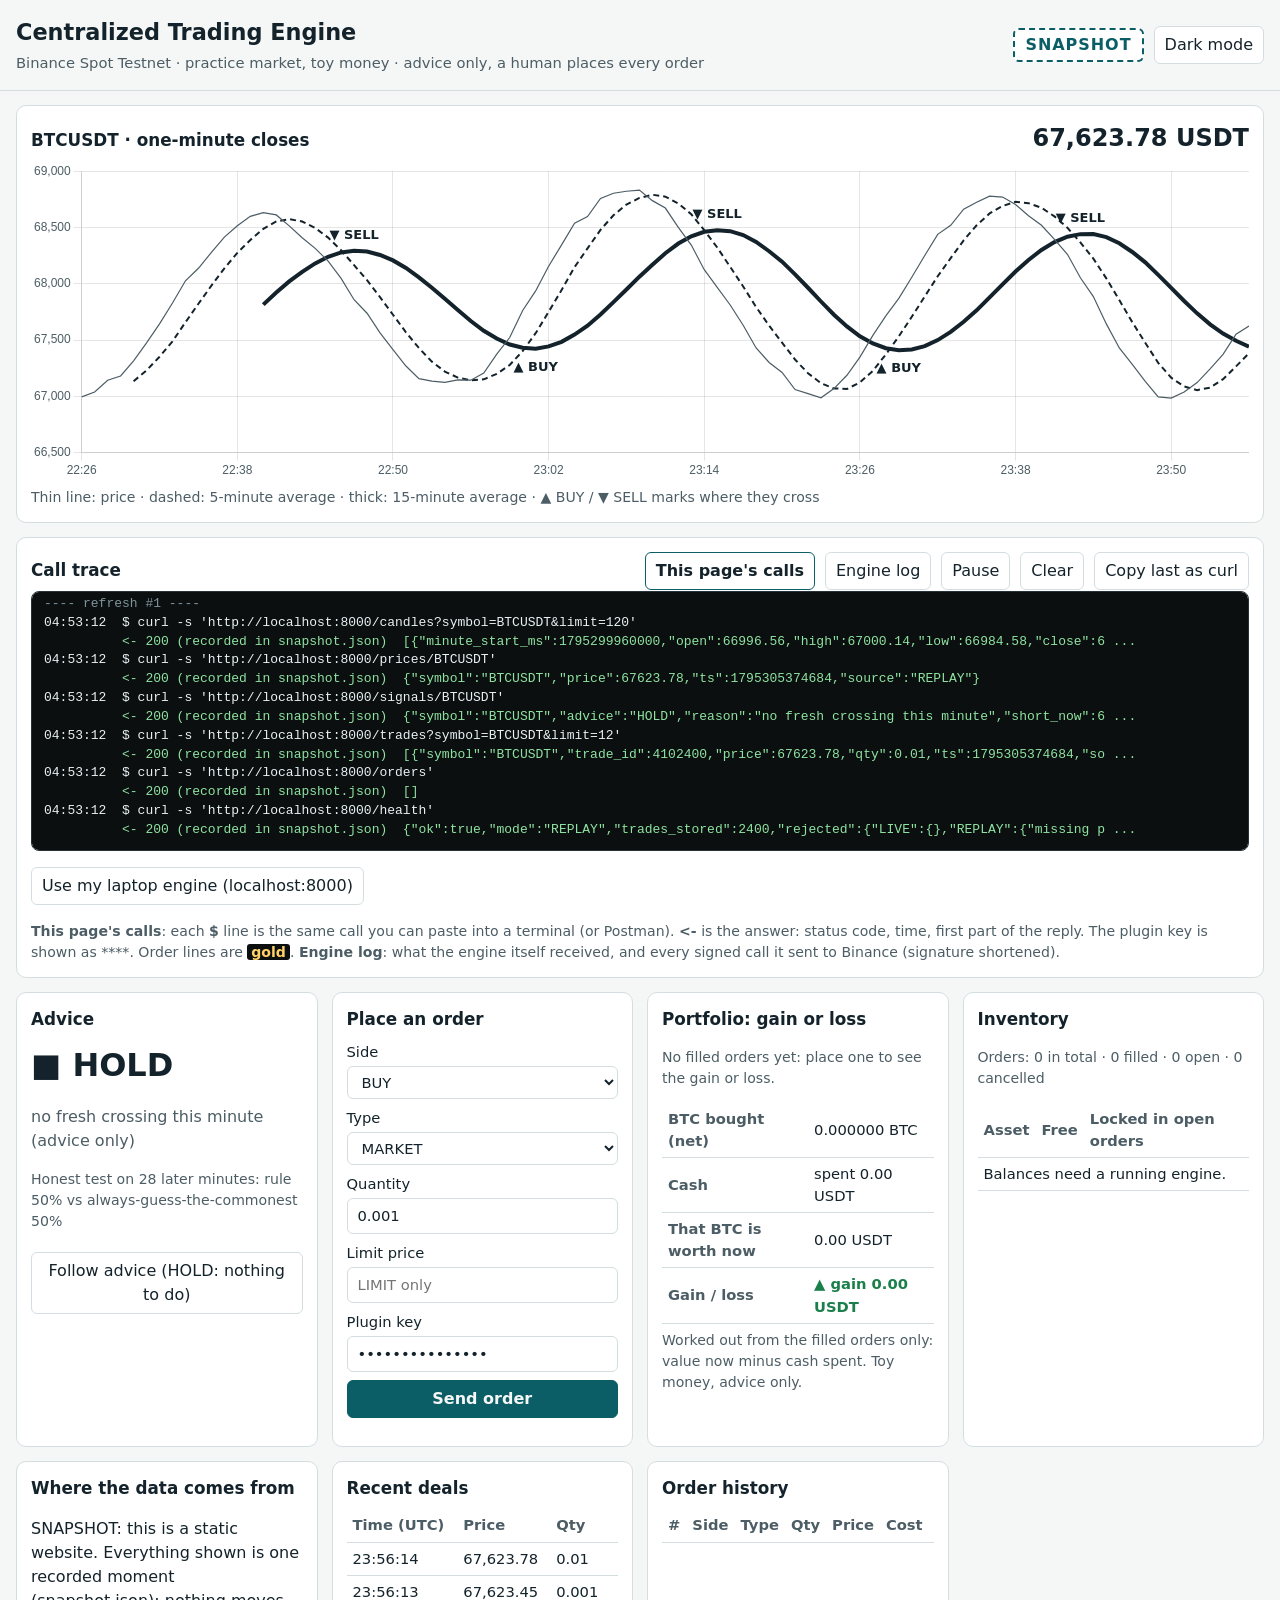
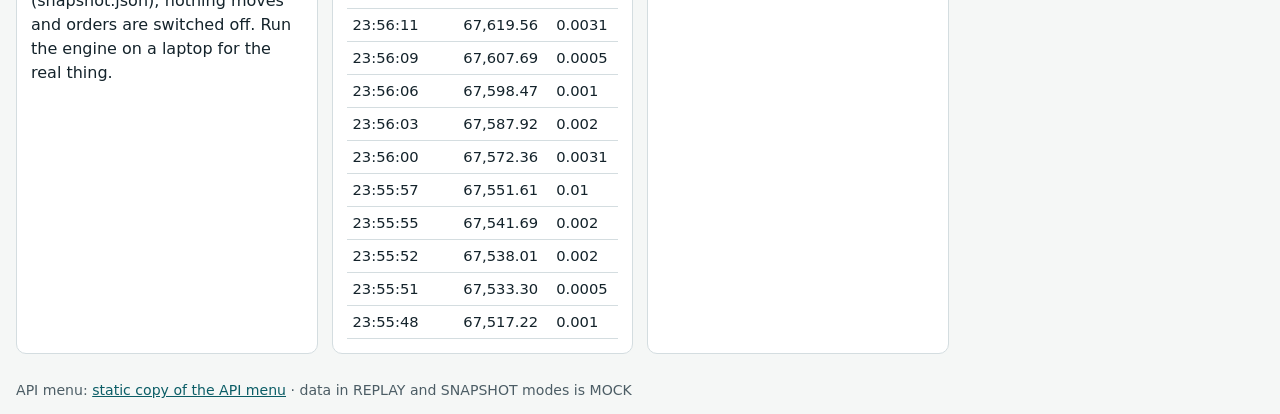
==== commit 0196f713: "Dashboard: link the professor's own project page; film link stays in the code map" ====
--- a/dashboard/index.html
+++ b/dashboard/index.html
@@ -25,7 +25,6 @@
     <p class="sub">Binance Spot Testnet · practice market, toy money · advice only, a human places every order</p>
   </div>
   <div class="right">
-    <a class="filmbtn" href="https://bhargavs-portal.web.app/ansh-cs698b/films/CS698B-TE.html" target="_blank" rel="noopener">▶ Project film</a>
     <button id="badge" class="badge" type="button" title="Where the prices come from. Click to see how the code works.">…</button>
     <button id="theme" type="button" aria-pressed="false">Dark mode</button>
   </div>
@@ -119,7 +118,7 @@
   <p class="filmlinks"><a href="https://bhargavs-portal.web.app/ansh-cs698b/films/CS698B-TE.html" target="_blank" rel="noopener">▶ Project film (TWF-i 2.0)</a> · <a href="flow.html">▶ Watch one price move through the engine</a></p>
   <details class="slim"><summary>① What the professor asks for</summary>
     <p class="small">Five compulsory parts, working together as one system: <b>ETL</b> (get data, store it), <b>AIML</b> (adaptive core), <b>VIZ</b> (accessible display), <b>APP</b> (packaged app), <b>DEV</b> (published API for a cross-dev plugin). Marks: proposal 2%, live demo 15%, report 3% (self-dev + cross-dev).</p>
-    <p class="small"><a href="https://drive.google.com/file/d/1QZy8k-LjEiadMeul-fhNrmKE4AVukCI0/view" target="_blank" rel="noopener">Prof's project page (saved copy, 9 Nov) ↗</a> · original: course website → Project</p>
+    <p class="small"><a href="https://www.cse.iitk.ac.in/users/purushot/courses/fde1/2026-27-a/project.html" target="_blank" rel="noopener">Prof's project page (course website) ↗</a></p>
   </details>
   <details class="slim"><summary>② Three lanes: must-have → where it plays → the code</summary>
     <div class="scroll"><table><thead><tr><th>Prof's must-have</th><th>Where it plays (animated)</th><th>Our code</th></tr></thead><tbody>
